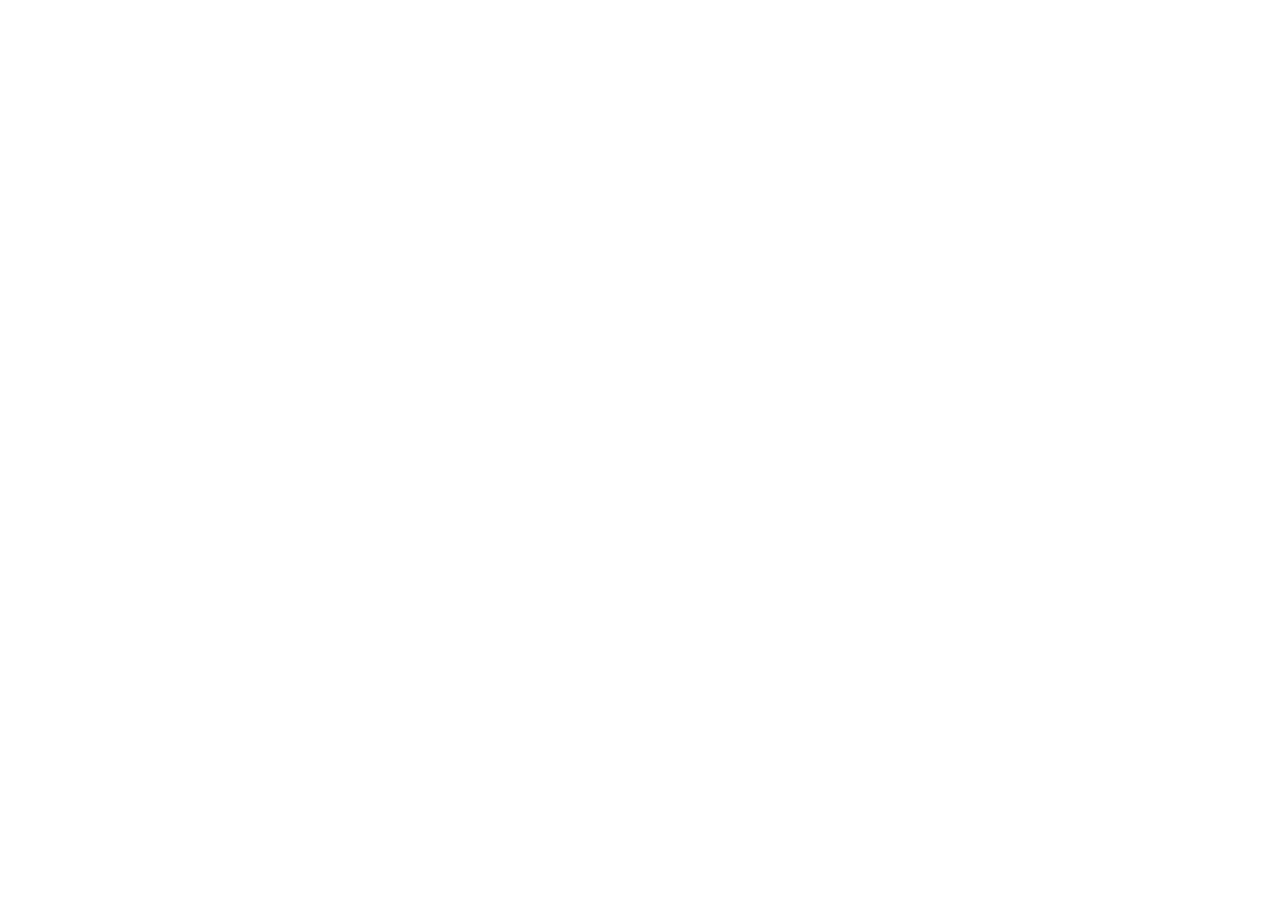
==== index.html @ dd401a1e "Add files via upload" ====
<!DOCTYPE html>
<html>
  <head>
    <meta charset="utf-8" />
    <meta name="viewport" content="width=device-width, initial-scale=1.0" />
    <title>Painel de Controle - Casa dos Salgados</title>
    <!-- Carrega o script do Decap CMS -->
    <script src="https://unpkg.com@^3.0.0/dist/decap-cms.js"></script>
  </head>
  <body>
    
    </script>
  </body>
</html>
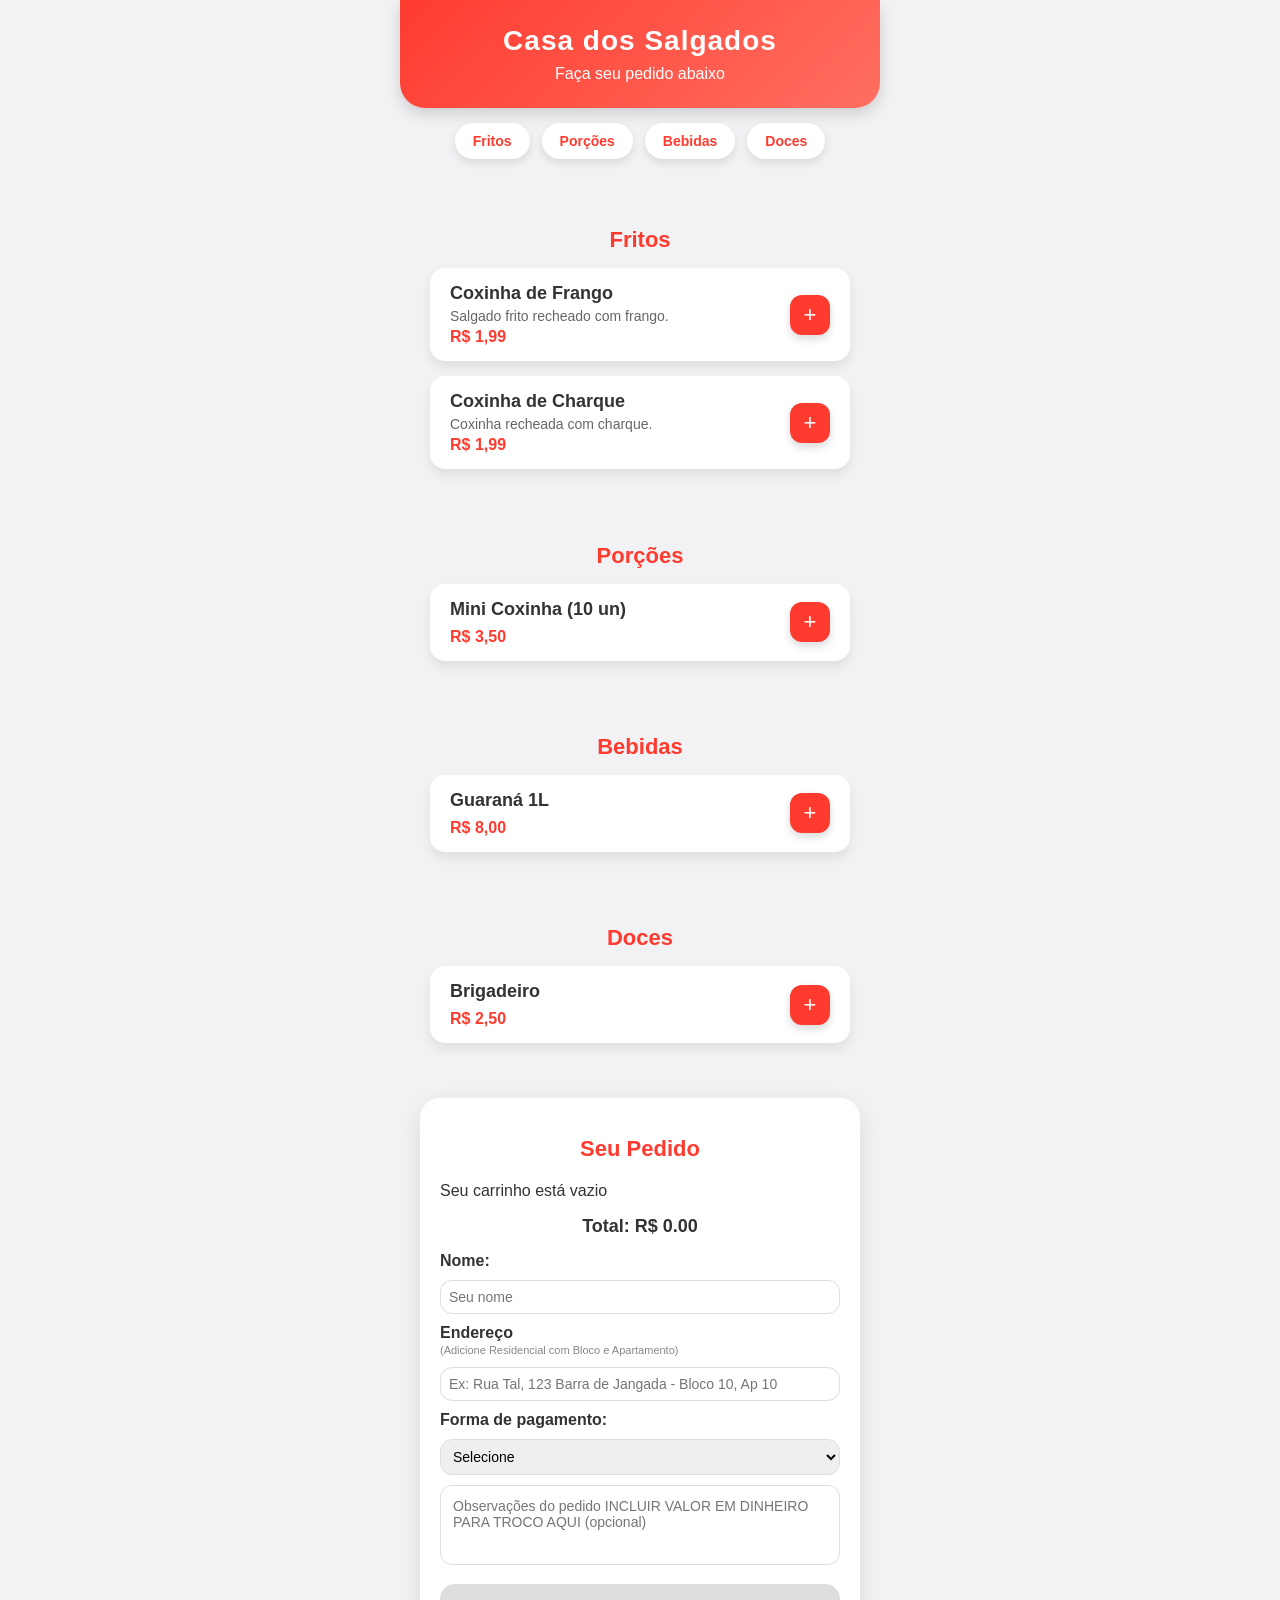
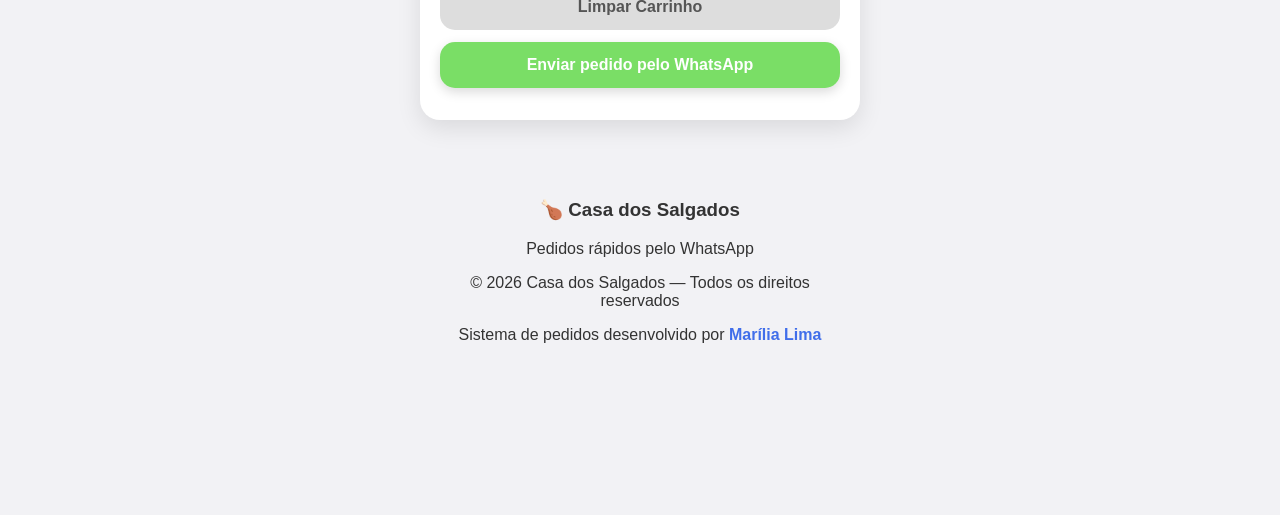
==== commit e35434eb: "Add files via upload" ====
--- a/index.html
+++ b/index.html
@@ -1,14 +1,190 @@
 <!DOCTYPE html>
-<html>
-  <head>
-    <meta charset="utf-8" />
-    <meta name="viewport" content="width=device-width, initial-scale=1.0" />
-    <title>Painel de Controle - Casa dos Salgados</title>
-    <!-- Carrega o script do Decap CMS -->
-    <script src="https://unpkg.com@^3.0.0/dist/decap-cms.js"></script>
-  </head>
-  <body>
-    
-    </script>
-  </body>
+<html lang="pt-BR">
+<head>
+<meta charset="UTF-8">
+<meta name="viewport" content="width=device-width, initial-scale=1.0">
+<title>Casa dos Salgados</title>
+<meta name="description" content="Cardápio digital da Casa dos Salgados. Faça seu pedido online.">
+<link rel="icon" href="favicon.ico">
+<link rel="stylesheet" href="style.css">
+<style>
+/* BOTÃO FIXO ATUALIZADO */
+#view-cart-btn {
+  position: fixed;
+  bottom: 25px; /* Mantém uma distância elegante da base */
+  left: 50%;
+  transform: translateX(-50%); 
+  background: #ff3b30; /* Vermelho oficial da marca */
+  color: white;
+  border: none;
+  border-radius: 50px;
+  width: 90%;
+  max-width: 400px;
+  padding: 15px 20px;
+  cursor: pointer;
+  z-index: 1000;
+  font-weight: bold;
+  font-size: 16px;
+  box-shadow: 0 4px 15px rgba(0,0,0,0.3);
+  display: none; /* Começa escondido, o JS mostra quando houver itens */
+  transition: all 0.3s ease;
+}
+
+
+/* Contador dentro do botão */
+#cart-count {
+  background: white;
+  color: #000000;
+  padding: 2px 8px;
+  border-radius: 50%;
+  margin-left: 8px;
+  font-size: 14px;
+}
+
+.cart-field {
+  margin-bottom: 10px;
+}
+.cart-field input, .cart-field select, .cart-field textarea {
+  width: 100%;
+  padding: 8px;
+  margin-top: 4px;
+  box-sizing: border-box;
+}
+</style>
+</head>
+<body>
+<header>
+  <h1>Casa dos Salgados</h1>
+  <p>Faça seu pedido abaixo</p>
+</header>
+
+<nav class="categories">
+  <a href="#fritos">Fritos</a>
+  <a href="#porcoes">Porções</a>
+  <a href="#bebidas">Bebidas</a>
+  <a href="#doces">Doces</a>
+</nav>
+
+<main class="container">
+  <!-- FRITOS -->
+  <section id="fritos" class="menu-section">
+    <h2>Fritos</h2>
+    <article class="menu-item">
+      <div class="item-details">
+        <h3>Coxinha de Frango</h3>
+        <p>Salgado frito recheado com frango.</p>
+        <span class="price">R$ 1,99</span>
+      </div>
+      <button type="button" class="add-btn" data-name="Coxinha de Frango" data-price="1.99">+</button>
+    </article>
+    <article class="menu-item">
+      <div class="item-details">
+        <h3>Coxinha de Charque</h3>
+        <p>Coxinha recheada com charque.</p>
+        <span class="price">R$ 1,99</span>
+      </div>
+      <button type="button" class="add-btn" data-name="Coxinha de Charque" data-price="1.99">+</button>
+    </article>
+  </section>
+
+  <!-- PORÇÕES -->
+  <section id="porcoes" class="menu-section">
+    <h2>Porções</h2>
+    <article class="menu-item">
+      <div class="item-details">
+        <h3>Mini Coxinha (10 un)</h3>
+        <span class="price">R$ 3,50</span>
+      </div>
+      <button type="button" class="add-btn" data-name="Mini Coxinha (10 un)" data-price="3.50">+</button>
+    </article>
+  </section>
+
+  <!-- BEBIDAS -->
+  <section id="bebidas" class="menu-section">
+    <h2>Bebidas</h2>
+    <article class="menu-item">
+      <div class="item-details">
+        <h3>Guaraná 1L</h3>
+        <span class="price">R$ 8,00</span>
+      </div>
+      <button type="button" class="add-btn" data-name="Guaraná 1L" data-price="8.00">+</button>
+    </article>
+  </section>
+
+  <!-- DOCES -->
+  <section id="doces" class="menu-section">
+    <h2>Doces</h2>
+    <article class="menu-item">
+      <div class="item-details">
+        <h3>Brigadeiro</h3>
+        <span class="price">R$ 2,50</span>
+      </div>
+      <button type="button" class="add-btn" data-name="Brigadeiro" data-price="2.50">+</button>
+    </article>
+  </section>
+
+  <!-- CARRINHO -->
+<div id="cart" class="cart-below">
+  <h2>Seu Pedido</h2>
+  <p id="empty-cart">Seu carrinho está vazio</p>
+  <ul id="cart-items"></ul>
+  <p class="cart-total">Total: R$ <span id="cart-total">0.00</span></p>
+
+  <!-- CAMPO NOME -->
+  <div class="cart-field">
+    <label for="customer-name">Nome:</label>
+    <input type="text" id="customer-name" placeholder="Seu nome">
+  </div>
+
+  <!-- CAMPO ENDEREÇO COM OBSERVAÇÃO -->
+  <div class="cart-field">
+    <label for="customer-address">
+      Endereço <span class="label-obs">(Adicione Residencial com Bloco e Apartamento)</span>
+    </label>
+    <input type="text" id="customer-address" placeholder="Ex: Rua Tal, 123 Barra de Jangada - Bloco 10, Ap 10">
+  </div>
+
+  <!-- FORMA DE PAGAMENTO -->
+  <div class="cart-field">
+    <label for="payment-method">Forma de pagamento:</label>
+    <select id="payment-method">
+      <option value="">Selecione</option>
+      <option value="Dinheiro">Dinheiro</option>
+      <option value="Cartão">Cartão</option>
+      <option value="Pix">Pix</option>
+    </select>
+  </div>
+
+  <textarea id="order-note" placeholder="Observações do pedido INCLUIR VALOR EM DINHEIRO PARA TROCO AQUI (opcional)"></textarea>
+  
+  <button type="button" id="clear-cart">Limpar Carrinho</button>
+  <button type="button" id="send-order">Enviar pedido pelo WhatsApp</button>
+</div>
+
+
+<!-- BOTÃO FIXO COM CONTADOR -->
+<button type="button" id="view-cart-btn">
+  Ver Pedido 🛒 <span id="cart-count">0</span>
+</button>
+
+<footer class="site-footer">
+  <div class="footer-content">
+    <h3>🍗 Casa dos Salgados</h3>
+    <p>Pedidos rápidos pelo WhatsApp</p>
+    <p>© 2026 Casa dos Salgados — Todos os direitos reservados</p>
+    <p class="dev-credit">
+      Sistema de pedidos desenvolvido por 
+      <a href="https://www.linkedin.com/in/mar%C3%ADlia-lima-393223277" target="_blank">Marília Lima</a>
+    </p>
+  </div>
+</footer>
+
+<script src="script.js"></script>
+<script>
+// Rolar para o carrinho quando clicar no botão "Ver Pedido"
+document.getElementById('view-cart-btn').addEventListener('click', () => {
+  document.getElementById('cart').scrollIntoView({ behavior: 'smooth' });
+});
+</script>
+</body>
 </html>
--- a/style.css
+++ b/style.css
@@ -0,0 +1,400 @@
+/* =========================
+   ESTILO GERAL PREMIUM
+   ========================= */
+body {
+  font-family: 'Segoe UI', Tahoma, Geneva, Verdana, sans-serif;
+  margin: 0;
+  padding: 0;
+  background: #f2f2f5; 
+  color: #333;
+  display: flex;
+  flex-direction: column;
+  align-items: center;
+  min-height: 100vh;
+  overflow-x: hidden;
+  width: 100%;
+}
+
+header {
+  background: linear-gradient(135deg, #ff3b30, #ff6f61);
+  color: #fff;
+  text-align: center;
+  padding: 25px 15px;
+  width: 100%;
+  max-width: 480px; 
+  border-radius: 0 0 25px 25px; 
+  box-shadow: 0 6px 15px rgba(0,0,0,0.15);
+  flex: 0 0 auto;
+  box-sizing: border-box;
+}
+
+header h1 {
+  margin: 0 0 8px 0;
+  font-size: 28px;
+  letter-spacing: 1px;
+}
+
+header p {
+  margin: 0;
+  font-size: 16px;
+}
+
+/* =========================
+   MAIN CONTAINER CENTRALIZADO
+   ========================= */
+main.container {
+  flex: 1 1 auto;
+  display: flex;
+  flex-direction: column;
+  align-items: center;
+  justify-content: flex-start;
+  width: 100%;
+  max-width: 480px;
+  padding: 15px;
+  box-sizing: border-box;
+}
+
+/* =========================
+   NAVEGAÇÃO DE CATEGORIAS
+   ========================= */
+.categories {
+  display: flex;
+  justify-content: center;
+  gap: 12px;
+  flex-wrap: wrap;
+  margin: 15px 0;
+  width: 100%;
+}
+
+.categories a {
+  text-decoration: none;
+  padding: 10px 18px;
+  background: #fff;
+  color: #ff3b30;
+  border-radius: 50px;
+  font-weight: 600;
+  font-size: 14px;
+  box-shadow: 0 4px 8px rgba(0,0,0,0.1);
+  transition: 0.2s;
+}
+
+.categories a:hover {
+  background: #ff3b30;
+  color: #fff;
+  transform: translateY(-2px);
+}
+
+/* =========================
+   SEÇÕES DE MENU
+   ========================= */
+.menu-section {
+  width: 100%;
+  margin: 20px 0;
+  display: flex;
+  flex-direction: column;
+  align-items: center;
+}
+
+.menu-section h2 {
+  color: #ff3b30;
+  margin-bottom: 15px;
+  font-size: 22px;
+  text-align: center;
+}
+
+.menu-item {
+  background: #fff;
+  border-radius: 15px;
+  margin-bottom: 15px;
+  padding: 15px 20px;
+  display: flex;
+  justify-content: space-between;
+  align-items: center;
+  width: 100%;
+  max-width: 380px;
+  box-shadow: 0 6px 12px rgba(0,0,0,0.08);
+  transition: transform 0.2s, box-shadow 0.2s;
+}
+
+.menu-item:hover {
+  transform: translateY(-3px);
+  box-shadow: 0 10px 20px rgba(0,0,0,0.12);
+}
+
+.menu-item .item-details {
+  display: flex;
+  flex-direction: column;
+}
+
+.menu-item h3 {
+  margin: 0 0 4px 0;
+  font-size: 18px;
+  font-weight: 600;
+}
+
+.menu-item p {
+  margin: 0;
+  font-size: 14px;
+  color: #666;
+}
+
+.menu-item .price {
+  font-weight: bold;
+  color: #ff3b30;
+  margin-top: 4px;
+}
+
+.add-btn {
+  background: #ff3b30;
+  color: #fff;
+  border: none;
+  border-radius: 12px;
+  width: 40px;
+  height: 40px;
+  font-size: 22px;
+  cursor: pointer;
+  transition: 0.2s;
+  box-shadow: 0 4px 8px rgba(0,0,0,0.15);
+}
+
+.add-btn:hover {
+  background: #e02a1f;
+  transform: scale(1.1);
+}
+
+/* =========================
+   ESTILO DO CARRINHO
+   ========================= */
+.cart-below {
+  background: #fff;
+  padding: 20px;
+  border-radius: 20px;
+  box-shadow: 0 8px 25px rgba(0,0,0,0.1);
+  margin: 20px 0; /* Ajustado: margem lateral 0 pois o body centraliza */
+  width: 100%;
+  max-width: 440px; /* Mantém sua largura original levemente menor */
+  box-sizing: border-box;
+}
+
+.cart-below h2 {
+  margin-bottom: 20px;
+  color: #ff3b30;
+  text-align: center;
+  font-size: 22px;
+}
+
+/* ITENS DO CARRINHO CENTRALIZADOS */
+#cart-items {
+  list-style: none;
+  padding: 0;
+  margin: 0 0 15px 0;
+  width: 100%;
+}
+
+.cart-item {
+  display: flex;
+  justify-content: space-between;
+  align-items: center;
+  margin-bottom: 12px;
+  padding: 10px;
+  border-radius: 12px;
+  background: #f9f9f9;
+  width: 100%;
+}
+
+.cart-item span {
+  font-size: 16px;
+  font-weight: 500;
+}
+
+/* BOTÕES + / - ESTILO APP */
+.cart-item .quantity-btn {
+  color: #fff;
+  border: none;
+  border-radius: 50%;
+  width: 32px;
+  height: 32px;
+  font-size: 16px;
+  cursor: pointer;
+  transition: 0.2s;
+}
+
+.cart-item .quantity-btn:hover {
+  background: #e02a1f;
+  transform: scale(1.1);
+}
+
+/* BOTÃO REMOVER ❌ */
+.cart-item .remove-btn {
+  color: #fff;
+  border: none;
+  border-radius: 50%;
+  width: 32px;
+  height: 32px;
+  font-size: 16px;
+  cursor: pointer;
+  margin-left: 5px;
+  transition: 0.2s;
+}
+
+.cart-item .remove-btn:hover {
+  background: #e02a1f;
+  transform: scale(1.1);
+}
+
+/* CAMPOS DE NOME, ENDEREÇO, PAGAMENTO E OBSERVAÇÕES */
+.cart-field {
+  margin-bottom: 15px;
+  width: 100%;
+}
+
+.cart-field label {
+  display: block;
+  font-weight: 600;
+  margin-bottom: 6px;
+  color: #333;
+}
+
+.label-obs {
+  font-size: 11px;
+  color: #888;
+  font-weight: normal;
+  display: block;
+  margin-top: 2px;
+  line-height: 1.2; /* Melhora a leitura se o texto quebrar linha */
+}
+
+/* Padronização de todos os inputs, selects e a textarea de notas */
+.cart-field input,
+.cart-field select,
+#order-note {
+  width: 100%;
+  padding: 12px;
+  border-radius: 12px;
+  border: 1px solid #ddd;
+  box-sizing: border-box;
+  font-size: 14px;
+  transition: 0.2s;
+  font-family: inherit; /* Garante que a fonte seja a mesma do site */
+}
+
+/* Efeito de foco para todos */
+.cart-field input:focus,
+.cart-field select:focus,
+#order-note:focus {
+  border-color: #ff3b30;
+  outline: none;
+  box-shadow: 0 0 8px rgba(255,59,48,0.3);
+}
+
+/* Ajuste específico para a caixa de observações */
+#order-note {
+  min-height: 80px;
+  margin-bottom: 15px; /* Espaço antes dos botões de limpar/enviar */
+  resize: none; /* Evita que o usuário deforme o layout no celular */
+}
+
+/* TOTAL DO CARRINHO CENTRALIZADO */
+.cart-total {
+  font-weight: bold;
+  margin: 15px 0;
+  font-size: 18px;
+  color: #333;
+  text-align: center;
+}
+
+/* BOTÕES LIMPAR E ENVIAR PREMIUM */
+#clear-cart,
+#send-order {
+  width: 100%;
+  padding: 14px;
+  border: none;
+  border-radius: 15px;
+  cursor: pointer;
+  font-size: 16px;
+  font-weight: bold;
+  margin-bottom: 12px;
+  transition: 0.2s;
+}
+
+#clear-cart {
+  background: #ddd;
+  color: #555;
+}
+
+#clear-cart:hover {
+  background: #ccc;
+}
+
+#send-order {
+  background: #7ade66;
+  color: #fff;
+  box-shadow: 0 4px 12px rgba(0,0,0,0.15);
+}
+
+/* =========================
+   BOTÃO FIXO VER PEDIDO (ATUALIZADO)
+   ========================= */
+#view-cart-btn {
+  position: fixed;
+  bottom: 30px;
+  left: 50%;
+  transform: translateX(-50%);
+  background: #ff3b30; /* Vermelho oficial da marca */
+  width: 90%;
+  max-width: 400px;
+  border-radius: 50px;
+  padding: 16px;
+  font-size: 16px;
+  font-weight: bold;
+  border: none;
+  color: white;
+  z-index: 1000;
+  box-shadow: 0 8px 25px rgba(255, 59, 48, 0.4); /* Sombra avermelhada suave */
+  display: none;
+  transition: all 0.3s ease;
+  text-align: center;
+}
+
+#view-cart-btn:hover {
+  background: #e02a1f; /* Vermelho um pouco mais escuro no hover */
+  transform: translateX(-50%) scale(1.03);
+}
+
+/* Estilo do Contador de Itens no Botão */
+#cart-count {
+  background: #333; /* Fundo escuro para destacar o número */
+  color: #fff;      /* Número branco */
+  padding: 2px 12px;
+  border-radius: 20px;
+  margin-left: 10px;
+  font-size: 14px;
+  box-shadow: inset 0 2px 4px rgba(0,0,0,0.2);
+}
+
+/* =========================
+   RODAPÉ (COM RESPIRO PARA O BOTÃO)
+   ========================= */
+.site-footer {
+  width: 100%;
+  max-width: 480px;
+  padding: 40px 20px 140px 20px; /* 140px garante que o botão não cubra o texto */
+  box-sizing: border-box;
+  text-align: center;
+}
+
+.site-footer a {
+  color: #406eea;
+  text-decoration: none;
+  font-weight: bold;
+}
+
+/* =========================
+   RESPONSIVO
+   ========================= */
+@media (max-width: 480px) {
+  #view-cart-btn {
+    bottom: 20px; /* No mobile fica um pouco mais baixo */
+    width: 94%;
+  }
+}
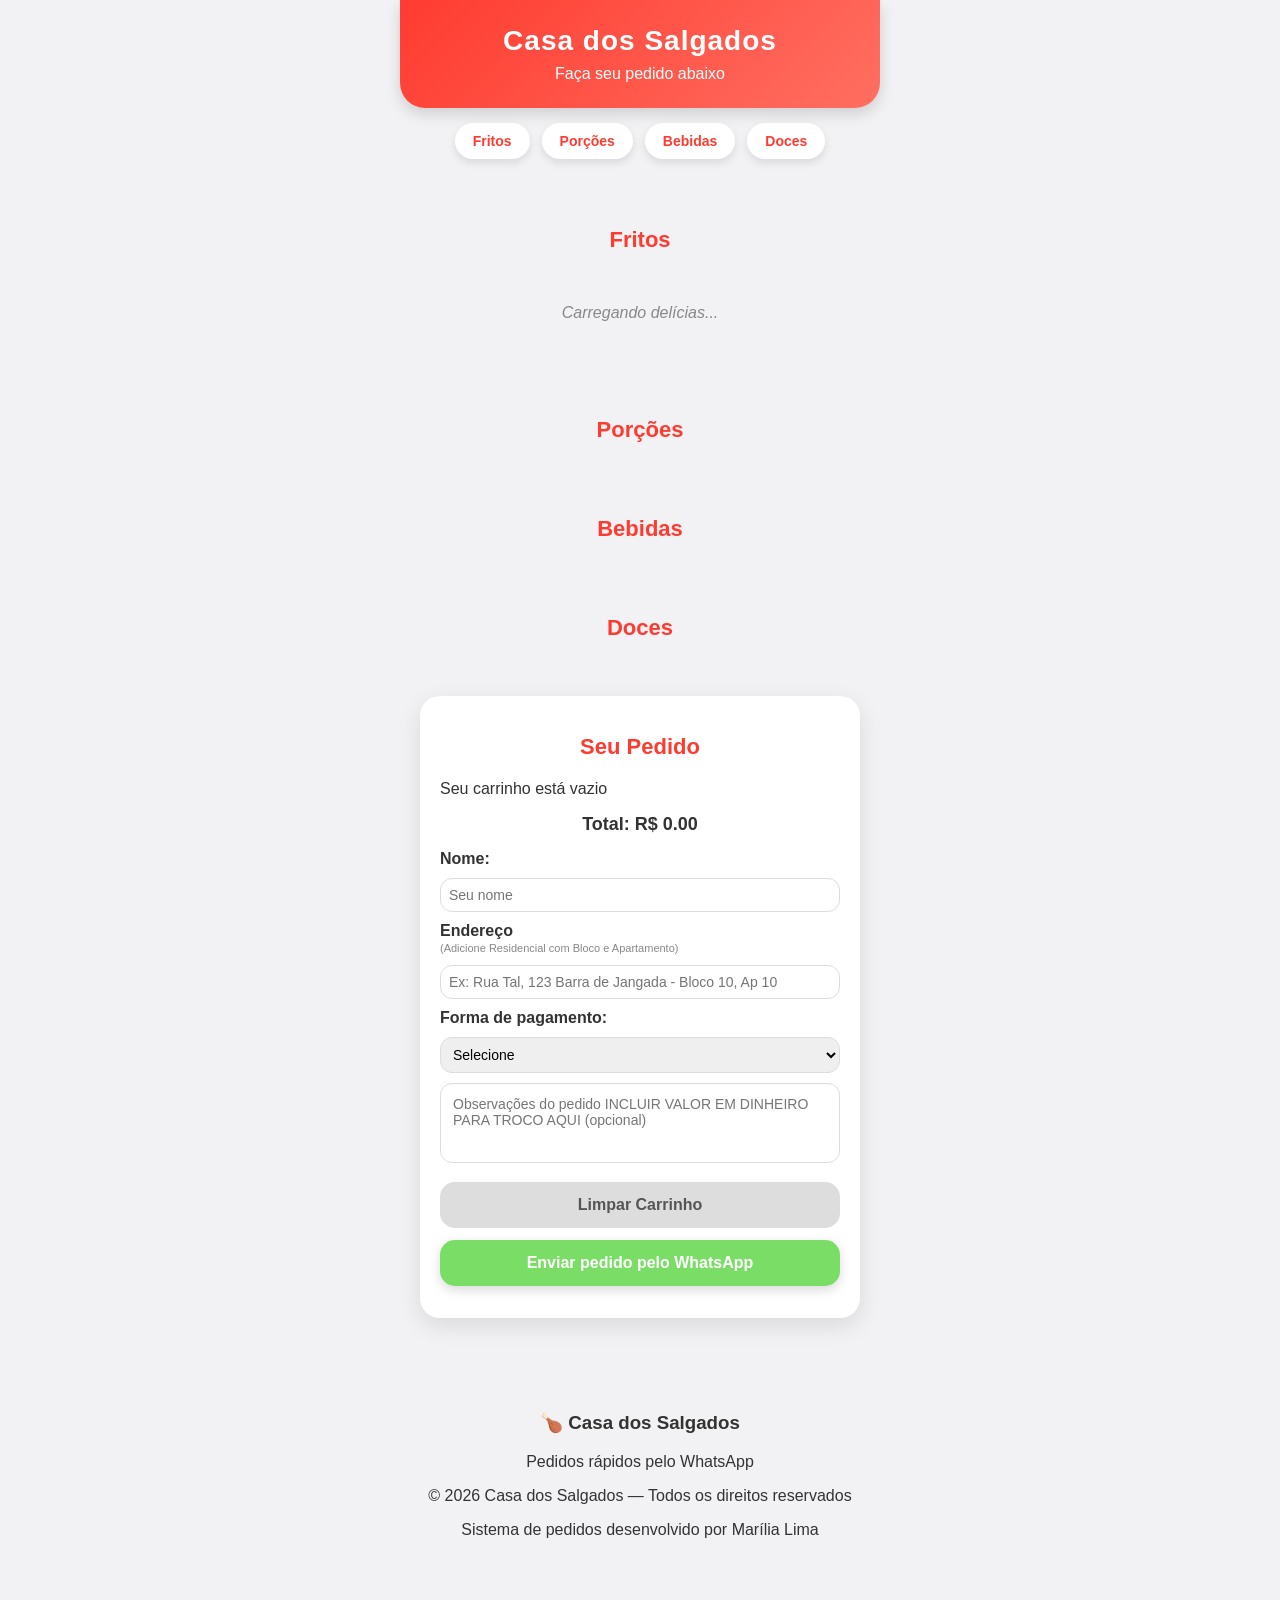
==== commit 90c436c6: "Update index.html" ====
--- a/index.html
+++ b/index.html
@@ -3,7 +3,7 @@
 <head>
 <meta charset="UTF-8">
 <meta name="viewport" content="width=device-width, initial-scale=1.0">
-<title>Casa dos Salgados</title>
+<title>Casa dos Salgados - Cardápio Digital</title>
 <meta name="description" content="Cardápio digital da Casa dos Salgados. Faça seu pedido online.">
 <link rel="icon" href="favicon.ico">
 <link rel="stylesheet" href="style.css">
@@ -11,10 +11,10 @@
 /* BOTÃO FIXO ATUALIZADO */
 #view-cart-btn {
   position: fixed;
-  bottom: 25px; /* Mantém uma distância elegante da base */
+  bottom: 25px;
   left: 50%;
   transform: translateX(-50%); 
-  background: #ff3b30; /* Vermelho oficial da marca */
+  background: #ff3b30; 
   color: white;
   border: none;
   border-radius: 50px;
@@ -26,10 +26,9 @@
   font-weight: bold;
   font-size: 16px;
   box-shadow: 0 4px 15px rgba(0,0,0,0.3);
-  display: none; /* Começa escondido, o JS mostra quando houver itens */
+  display: none; 
   transition: all 0.3s ease;
 }
-
 
 /* Contador dentro do botão */
 #cart-count {
@@ -50,6 +49,14 @@
   margin-top: 4px;
   box-sizing: border-box;
 }
+
+/* Loader para quando os produtos estão carregando */
+.loading-msg {
+  text-align: center;
+  padding: 20px;
+  color: #888;
+  font-style: italic;
+}
 </style>
 </head>
 <body>
@@ -66,103 +73,62 @@
 </nav>
 
 <main class="container">
-  <!-- FRITOS -->
+  
+  <!-- As seções abaixo serão preenchidas automaticamente pelo script.js -->
+  
   <section id="fritos" class="menu-section">
     <h2>Fritos</h2>
-    <article class="menu-item">
-      <div class="item-details">
-        <h3>Coxinha de Frango</h3>
-        <p>Salgado frito recheado com frango.</p>
-        <span class="price">R$ 1,99</span>
-      </div>
-      <button type="button" class="add-btn" data-name="Coxinha de Frango" data-price="1.99">+</button>
-    </article>
-    <article class="menu-item">
-      <div class="item-details">
-        <h3>Coxinha de Charque</h3>
-        <p>Coxinha recheada com charque.</p>
-        <span class="price">R$ 1,99</span>
-      </div>
-      <button type="button" class="add-btn" data-name="Coxinha de Charque" data-price="1.99">+</button>
-    </article>
+    <p class="loading-msg">Carregando delícias...</p>
   </section>
 
-  <!-- PORÇÕES -->
   <section id="porcoes" class="menu-section">
     <h2>Porções</h2>
-    <article class="menu-item">
-      <div class="item-details">
-        <h3>Mini Coxinha (10 un)</h3>
-        <span class="price">R$ 3,50</span>
-      </div>
-      <button type="button" class="add-btn" data-name="Mini Coxinha (10 un)" data-price="3.50">+</button>
-    </article>
   </section>
 
-  <!-- BEBIDAS -->
   <section id="bebidas" class="menu-section">
     <h2>Bebidas</h2>
-    <article class="menu-item">
-      <div class="item-details">
-        <h3>Guaraná 1L</h3>
-        <span class="price">R$ 8,00</span>
-      </div>
-      <button type="button" class="add-btn" data-name="Guaraná 1L" data-price="8.00">+</button>
-    </article>
   </section>
 
-  <!-- DOCES -->
   <section id="doces" class="menu-section">
     <h2>Doces</h2>
-    <article class="menu-item">
-      <div class="item-details">
-        <h3>Brigadeiro</h3>
-        <span class="price">R$ 2,50</span>
-      </div>
-      <button type="button" class="add-btn" data-name="Brigadeiro" data-price="2.50">+</button>
-    </article>
   </section>
 
   <!-- CARRINHO -->
-<div id="cart" class="cart-below">
-  <h2>Seu Pedido</h2>
-  <p id="empty-cart">Seu carrinho está vazio</p>
-  <ul id="cart-items"></ul>
-  <p class="cart-total">Total: R$ <span id="cart-total">0.00</span></p>
+  <div id="cart" class="cart-below">
+    <h2>Seu Pedido</h2>
+    <p id="empty-cart">Seu carrinho está vazio</p>
+    <ul id="cart-items"></ul>
+    <p class="cart-total">Total: R$ <span id="cart-total">0.00</span></p>
 
-  <!-- CAMPO NOME -->
-  <div class="cart-field">
-    <label for="customer-name">Nome:</label>
-    <input type="text" id="customer-name" placeholder="Seu nome">
+    <div class="cart-field">
+      <label for="customer-name">Nome:</label>
+      <input type="text" id="customer-name" placeholder="Seu nome">
+    </div>
+
+    <div class="cart-field">
+      <label for="customer-address">
+        Endereço <span class="label-obs">(Adicione Residencial com Bloco e Apartamento)</span>
+      </label>
+      <input type="text" id="customer-address" placeholder="Ex: Rua Tal, 123 Barra de Jangada - Bloco 10, Ap 10">
+    </div>
+
+    <div class="cart-field">
+      <label for="payment-method">Forma de pagamento:</label>
+      <select id="payment-method">
+        <option value="">Selecione</option>
+        <option value="Dinheiro">Dinheiro</option>
+        <option value="Cartão">Cartão</option>
+        <option value="Pix">Pix</option>
+      </select>
+    </div>
+
+    <textarea id="order-note" placeholder="Observações do pedido INCLUIR VALOR EM DINHEIRO PARA TROCO AQUI (opcional)"></textarea>
+    
+    <button type="button" id="clear-cart">Limpar Carrinho</button>
+    <button type="button" id="send-order">Enviar pedido pelo WhatsApp</button>
   </div>
+</main>
 
-  <!-- CAMPO ENDEREÇO COM OBSERVAÇÃO -->
-  <div class="cart-field">
-    <label for="customer-address">
-      Endereço <span class="label-obs">(Adicione Residencial com Bloco e Apartamento)</span>
-    </label>
-    <input type="text" id="customer-address" placeholder="Ex: Rua Tal, 123 Barra de Jangada - Bloco 10, Ap 10">
-  </div>
-
-  <!-- FORMA DE PAGAMENTO -->
-  <div class="cart-field">
-    <label for="payment-method">Forma de pagamento:</label>
-    <select id="payment-method">
-      <option value="">Selecione</option>
-      <option value="Dinheiro">Dinheiro</option>
-      <option value="Cartão">Cartão</option>
-      <option value="Pix">Pix</option>
-    </select>
-  </div>
-
-  <textarea id="order-note" placeholder="Observações do pedido INCLUIR VALOR EM DINHEIRO PARA TROCO AQUI (opcional)"></textarea>
-  
-  <button type="button" id="clear-cart">Limpar Carrinho</button>
-  <button type="button" id="send-order">Enviar pedido pelo WhatsApp</button>
-</div>
-
-
-<!-- BOTÃO FIXO COM CONTADOR -->
 <button type="button" id="view-cart-btn">
   Ver Pedido 🛒 <span id="cart-count">0</span>
 </button>
@@ -173,11 +139,13 @@
     <p>Pedidos rápidos pelo WhatsApp</p>
     <p>© 2026 Casa dos Salgados — Todos os direitos reservados</p>
     <p class="dev-credit">
-      Sistema de pedidos desenvolvido por 
-      <a href="https://www.linkedin.com/in/mar%C3%ADlia-lima-393223277" target="_blank">Marília Lima</a>
+      Sistema de pedidos desenvolvido por Marília Lima
     </p>
   </div>
 </footer>
+
+
+</script>
 
 <script src="script.js"></script>
 <script>
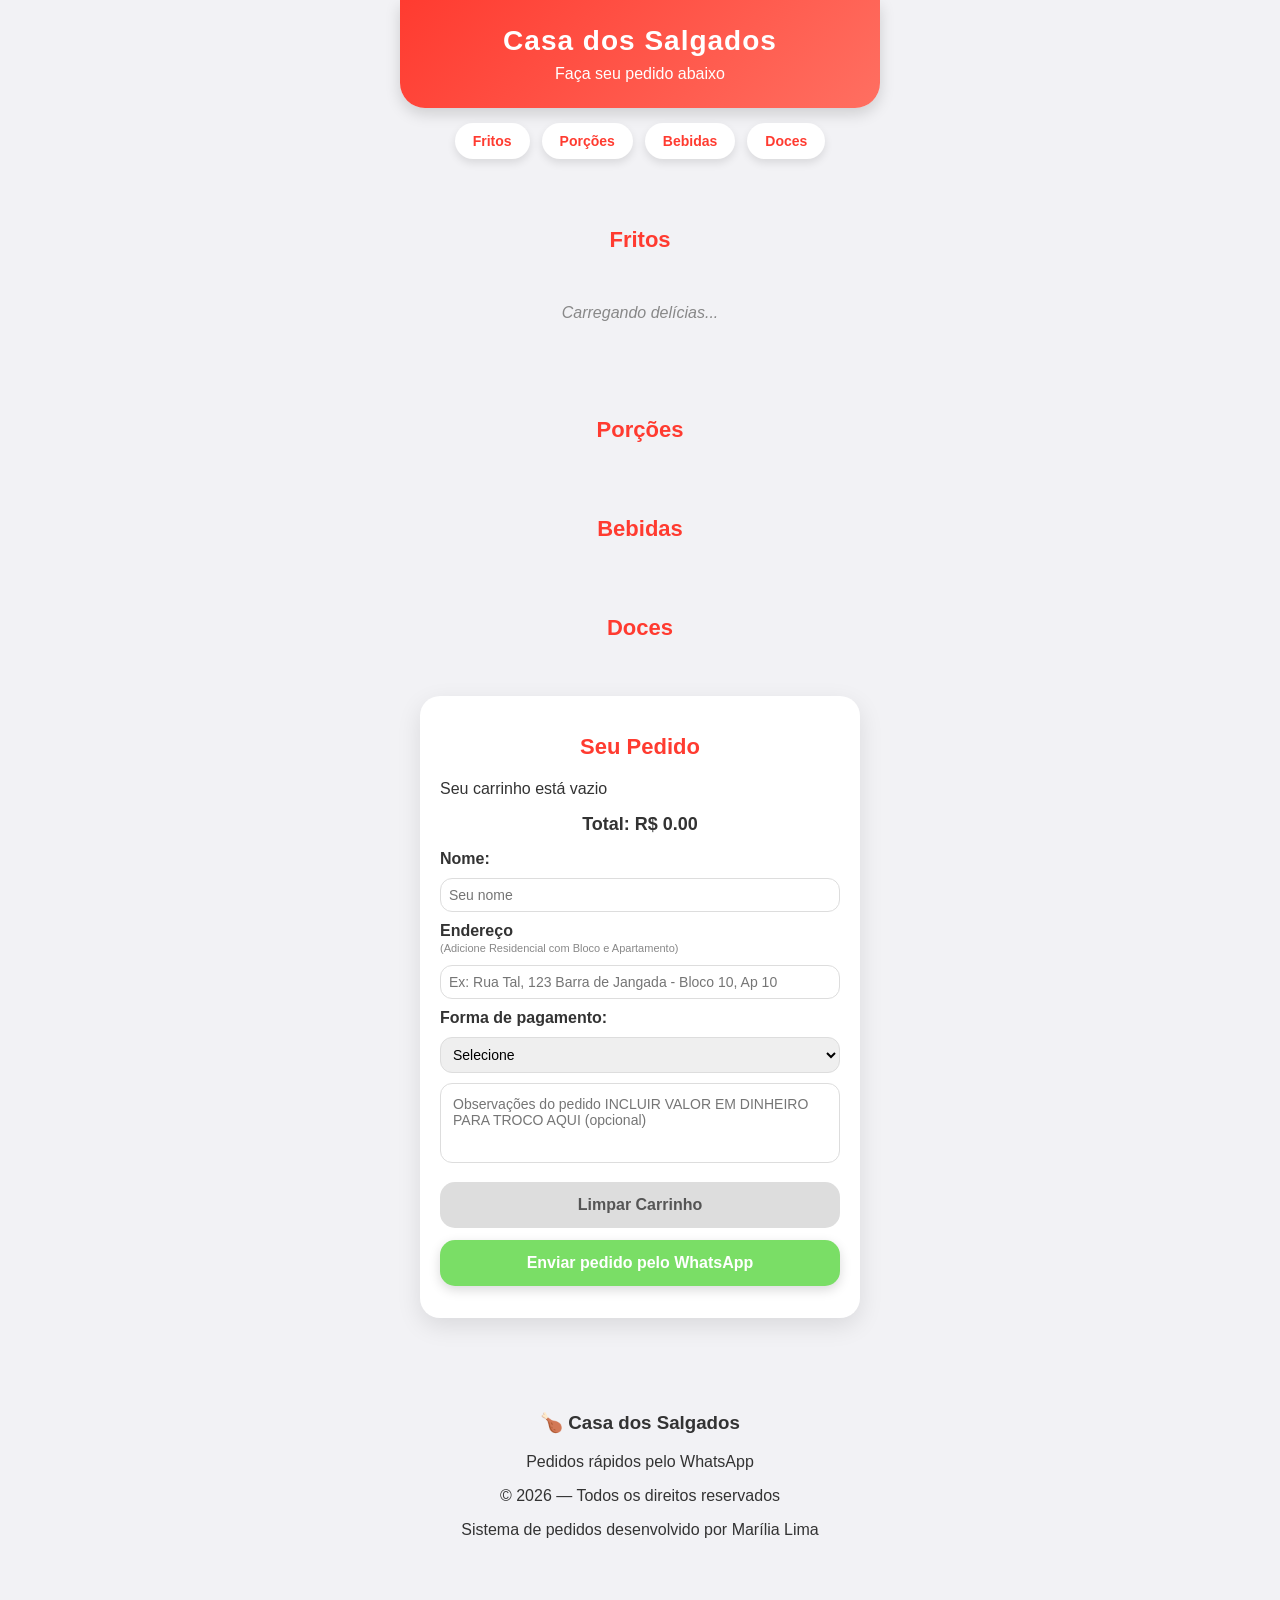
==== commit 2d81c20e: "Update index.html" ====
--- a/index.html
+++ b/index.html
@@ -129,6 +129,7 @@
   </div>
 </main>
 
+<!-- ... final do botão fixo ... -->
 <button type="button" id="view-cart-btn">
   Ver Pedido 🛒 <span id="cart-count">0</span>
 </button>
@@ -137,15 +138,14 @@
   <div class="footer-content">
     <h3>🍗 Casa dos Salgados</h3>
     <p>Pedidos rápidos pelo WhatsApp</p>
-    <p>© 2026 Casa dos Salgados — Todos os direitos reservados</p>
+    <p>© 2026 — Todos os direitos reservados</p>
     <p class="dev-credit">
       Sistema de pedidos desenvolvido por Marília Lima
     </p>
   </div>
 </footer>
 
-
-</script>
+<!-- Removi a tag </script> que estava solta aqui -->
 
 <script src="script.js"></script>
 <script>
@@ -156,3 +156,4 @@
 </script>
 </body>
 </html>
+
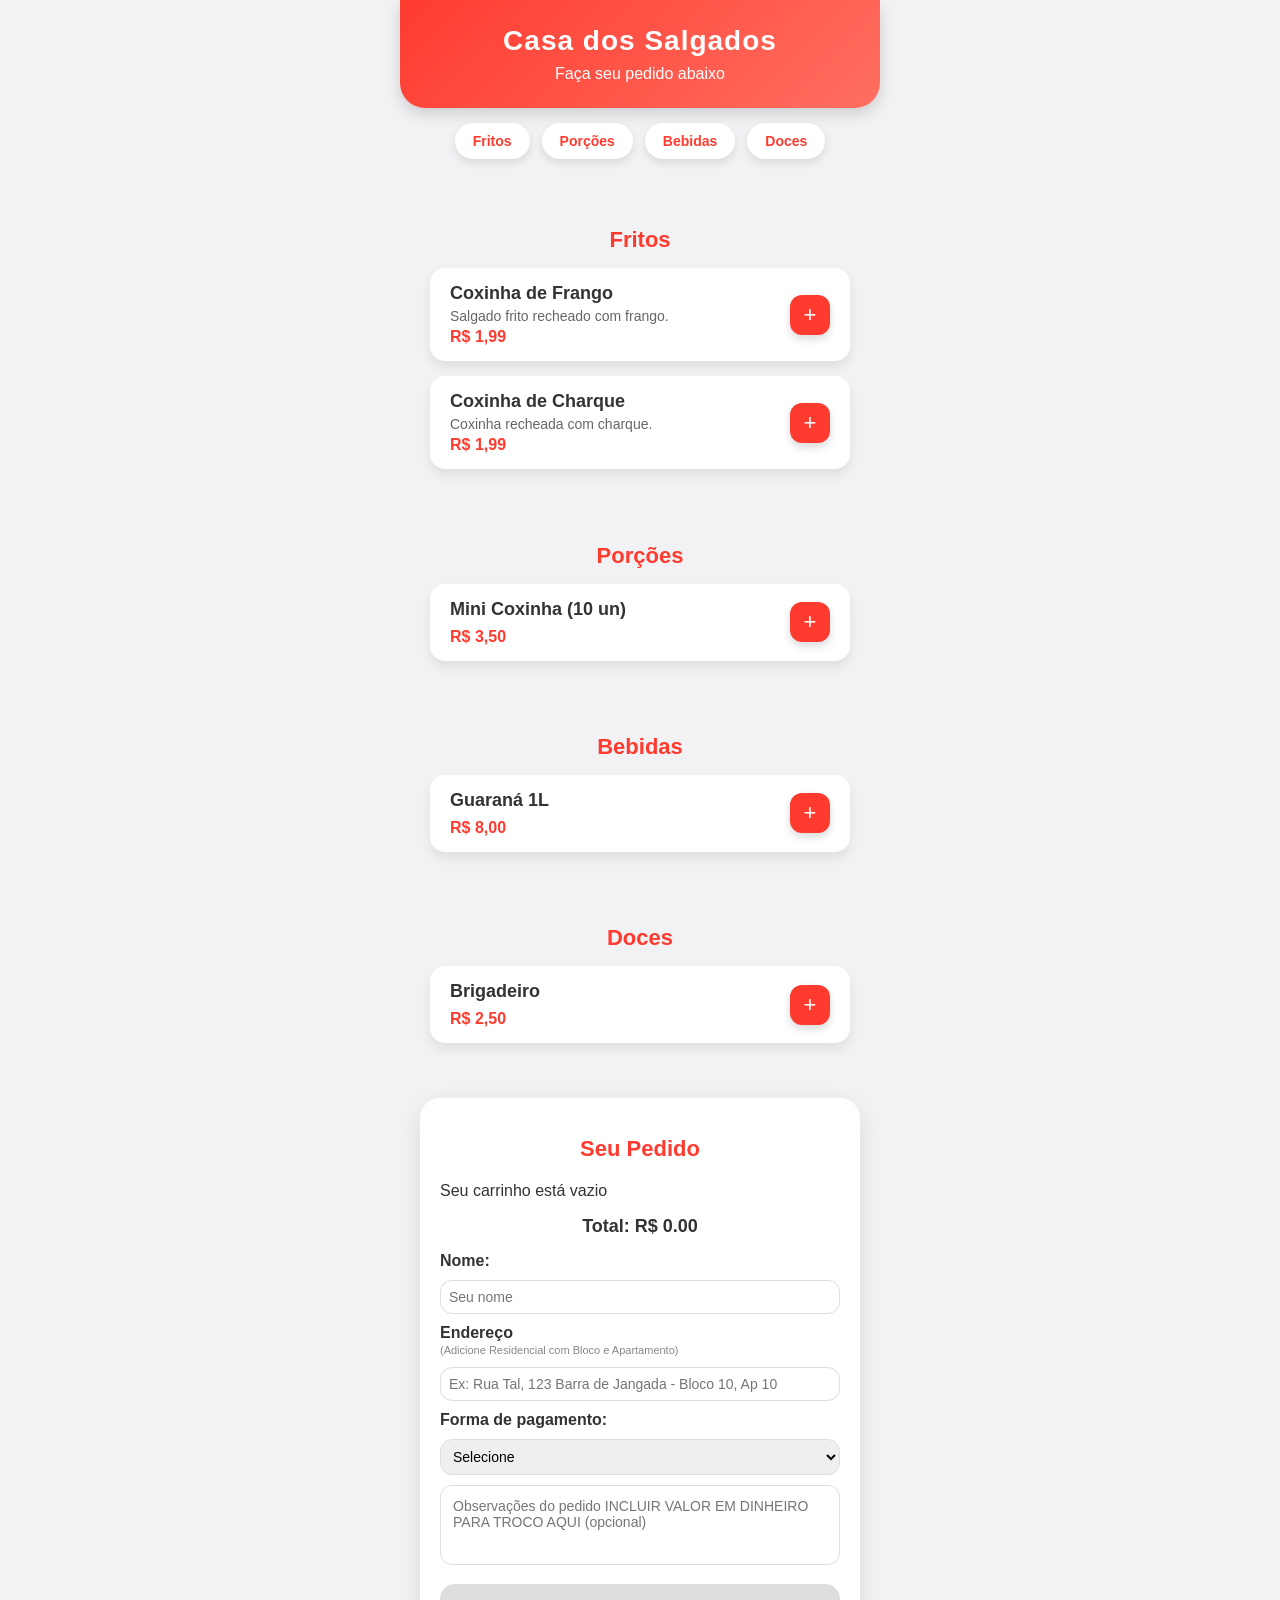
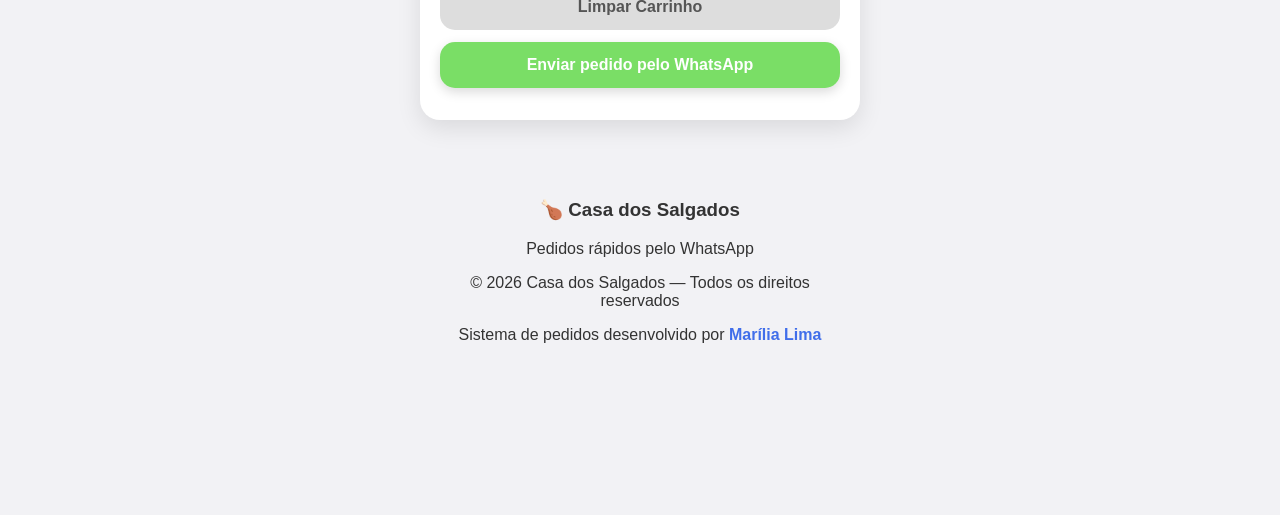
==== commit 1b11aca7: "Add files via upload" ====
--- a/index.html
+++ b/index.html
@@ -3,7 +3,7 @@
 <head>
 <meta charset="UTF-8">
 <meta name="viewport" content="width=device-width, initial-scale=1.0">
-<title>Casa dos Salgados - Cardápio Digital</title>
+<title>Casa dos Salgados</title>
 <meta name="description" content="Cardápio digital da Casa dos Salgados. Faça seu pedido online.">
 <link rel="icon" href="favicon.ico">
 <link rel="stylesheet" href="style.css">
@@ -11,10 +11,10 @@
 /* BOTÃO FIXO ATUALIZADO */
 #view-cart-btn {
   position: fixed;
-  bottom: 25px;
+  bottom: 25px; /* Mantém uma distância elegante da base */
   left: 50%;
   transform: translateX(-50%); 
-  background: #ff3b30; 
+  background: #ff3b30; /* Vermelho oficial da marca */
   color: white;
   border: none;
   border-radius: 50px;
@@ -26,9 +26,10 @@
   font-weight: bold;
   font-size: 16px;
   box-shadow: 0 4px 15px rgba(0,0,0,0.3);
-  display: none; 
+  display: none; /* Começa escondido, o JS mostra quando houver itens */
   transition: all 0.3s ease;
 }
+
 
 /* Contador dentro do botão */
 #cart-count {
@@ -49,14 +50,6 @@
   margin-top: 4px;
   box-sizing: border-box;
 }
-
-/* Loader para quando os produtos estão carregando */
-.loading-msg {
-  text-align: center;
-  padding: 20px;
-  color: #888;
-  font-style: italic;
-}
 </style>
 </head>
 <body>
@@ -73,63 +66,103 @@
 </nav>
 
 <main class="container">
-  
-  <!-- As seções abaixo serão preenchidas automaticamente pelo script.js -->
-  
+  <!-- FRITOS -->
   <section id="fritos" class="menu-section">
     <h2>Fritos</h2>
-    <p class="loading-msg">Carregando delícias...</p>
+    <article class="menu-item">
+      <div class="item-details">
+        <h3>Coxinha de Frango</h3>
+        <p>Salgado frito recheado com frango.</p>
+        <span class="price">R$ 1,99</span>
+      </div>
+      <button type="button" class="add-btn" data-name="Coxinha de Frango" data-price="1.99">+</button>
+    </article>
+    <article class="menu-item">
+      <div class="item-details">
+        <h3>Coxinha de Charque</h3>
+        <p>Coxinha recheada com charque.</p>
+        <span class="price">R$ 1,99</span>
+      </div>
+      <button type="button" class="add-btn" data-name="Coxinha de Charque" data-price="1.99">+</button>
+    </article>
   </section>
 
+  <!-- PORÇÕES -->
   <section id="porcoes" class="menu-section">
     <h2>Porções</h2>
+    <article class="menu-item">
+      <div class="item-details">
+        <h3>Mini Coxinha (10 un)</h3>
+        <span class="price">R$ 3,50</span>
+      </div>
+      <button type="button" class="add-btn" data-name="Mini Coxinha (10 un)" data-price="3.50">+</button>
+    </article>
   </section>
 
+  <!-- BEBIDAS -->
   <section id="bebidas" class="menu-section">
     <h2>Bebidas</h2>
+    <article class="menu-item">
+      <div class="item-details">
+        <h3>Guaraná 1L</h3>
+        <span class="price">R$ 8,00</span>
+      </div>
+      <button type="button" class="add-btn" data-name="Guaraná 1L" data-price="8.00">+</button>
+    </article>
   </section>
 
+  <!-- DOCES -->
   <section id="doces" class="menu-section">
     <h2>Doces</h2>
+    <article class="menu-item">
+      <div class="item-details">
+        <h3>Brigadeiro</h3>
+        <span class="price">R$ 2,50</span>
+      </div>
+      <button type="button" class="add-btn" data-name="Brigadeiro" data-price="2.50">+</button>
+    </article>
   </section>
 
   <!-- CARRINHO -->
-  <div id="cart" class="cart-below">
-    <h2>Seu Pedido</h2>
-    <p id="empty-cart">Seu carrinho está vazio</p>
-    <ul id="cart-items"></ul>
-    <p class="cart-total">Total: R$ <span id="cart-total">0.00</span></p>
+<div id="cart" class="cart-below">
+  <h2>Seu Pedido</h2>
+  <p id="empty-cart">Seu carrinho está vazio</p>
+  <ul id="cart-items"></ul>
+  <p class="cart-total">Total: R$ <span id="cart-total">0.00</span></p>
 
-    <div class="cart-field">
-      <label for="customer-name">Nome:</label>
-      <input type="text" id="customer-name" placeholder="Seu nome">
-    </div>
+  <!-- CAMPO NOME -->
+  <div class="cart-field">
+    <label for="customer-name">Nome:</label>
+    <input type="text" id="customer-name" placeholder="Seu nome">
+  </div>
 
-    <div class="cart-field">
-      <label for="customer-address">
-        Endereço <span class="label-obs">(Adicione Residencial com Bloco e Apartamento)</span>
-      </label>
-      <input type="text" id="customer-address" placeholder="Ex: Rua Tal, 123 Barra de Jangada - Bloco 10, Ap 10">
-    </div>
+  <!-- CAMPO ENDEREÇO COM OBSERVAÇÃO -->
+  <div class="cart-field">
+    <label for="customer-address">
+      Endereço <span class="label-obs">(Adicione Residencial com Bloco e Apartamento)</span>
+    </label>
+    <input type="text" id="customer-address" placeholder="Ex: Rua Tal, 123 Barra de Jangada - Bloco 10, Ap 10">
+  </div>
 
-    <div class="cart-field">
-      <label for="payment-method">Forma de pagamento:</label>
-      <select id="payment-method">
-        <option value="">Selecione</option>
-        <option value="Dinheiro">Dinheiro</option>
-        <option value="Cartão">Cartão</option>
-        <option value="Pix">Pix</option>
-      </select>
-    </div>
+  <!-- FORMA DE PAGAMENTO -->
+  <div class="cart-field">
+    <label for="payment-method">Forma de pagamento:</label>
+    <select id="payment-method">
+      <option value="">Selecione</option>
+      <option value="Dinheiro">Dinheiro</option>
+      <option value="Cartão">Cartão</option>
+      <option value="Pix">Pix</option>
+    </select>
+  </div>
 
-    <textarea id="order-note" placeholder="Observações do pedido INCLUIR VALOR EM DINHEIRO PARA TROCO AQUI (opcional)"></textarea>
-    
-    <button type="button" id="clear-cart">Limpar Carrinho</button>
-    <button type="button" id="send-order">Enviar pedido pelo WhatsApp</button>
-  </div>
-</main>
+  <textarea id="order-note" placeholder="Observações do pedido INCLUIR VALOR EM DINHEIRO PARA TROCO AQUI (opcional)"></textarea>
+  
+  <button type="button" id="clear-cart">Limpar Carrinho</button>
+  <button type="button" id="send-order">Enviar pedido pelo WhatsApp</button>
+</div>
 
-<!-- ... final do botão fixo ... -->
+
+<!-- BOTÃO FIXO COM CONTADOR -->
 <button type="button" id="view-cart-btn">
   Ver Pedido 🛒 <span id="cart-count">0</span>
 </button>
@@ -138,14 +171,13 @@
   <div class="footer-content">
     <h3>🍗 Casa dos Salgados</h3>
     <p>Pedidos rápidos pelo WhatsApp</p>
-    <p>© 2026 — Todos os direitos reservados</p>
+    <p>© 2026 Casa dos Salgados — Todos os direitos reservados</p>
     <p class="dev-credit">
-      Sistema de pedidos desenvolvido por Marília Lima
+      Sistema de pedidos desenvolvido por 
+      <a href="https://www.linkedin.com/in/mar%C3%ADlia-lima-393223277" target="_blank">Marília Lima</a>
     </p>
   </div>
 </footer>
-
-<!-- Removi a tag </script> que estava solta aqui -->
 
 <script src="script.js"></script>
 <script>
@@ -156,4 +188,3 @@
 </script>
 </body>
 </html>
-
